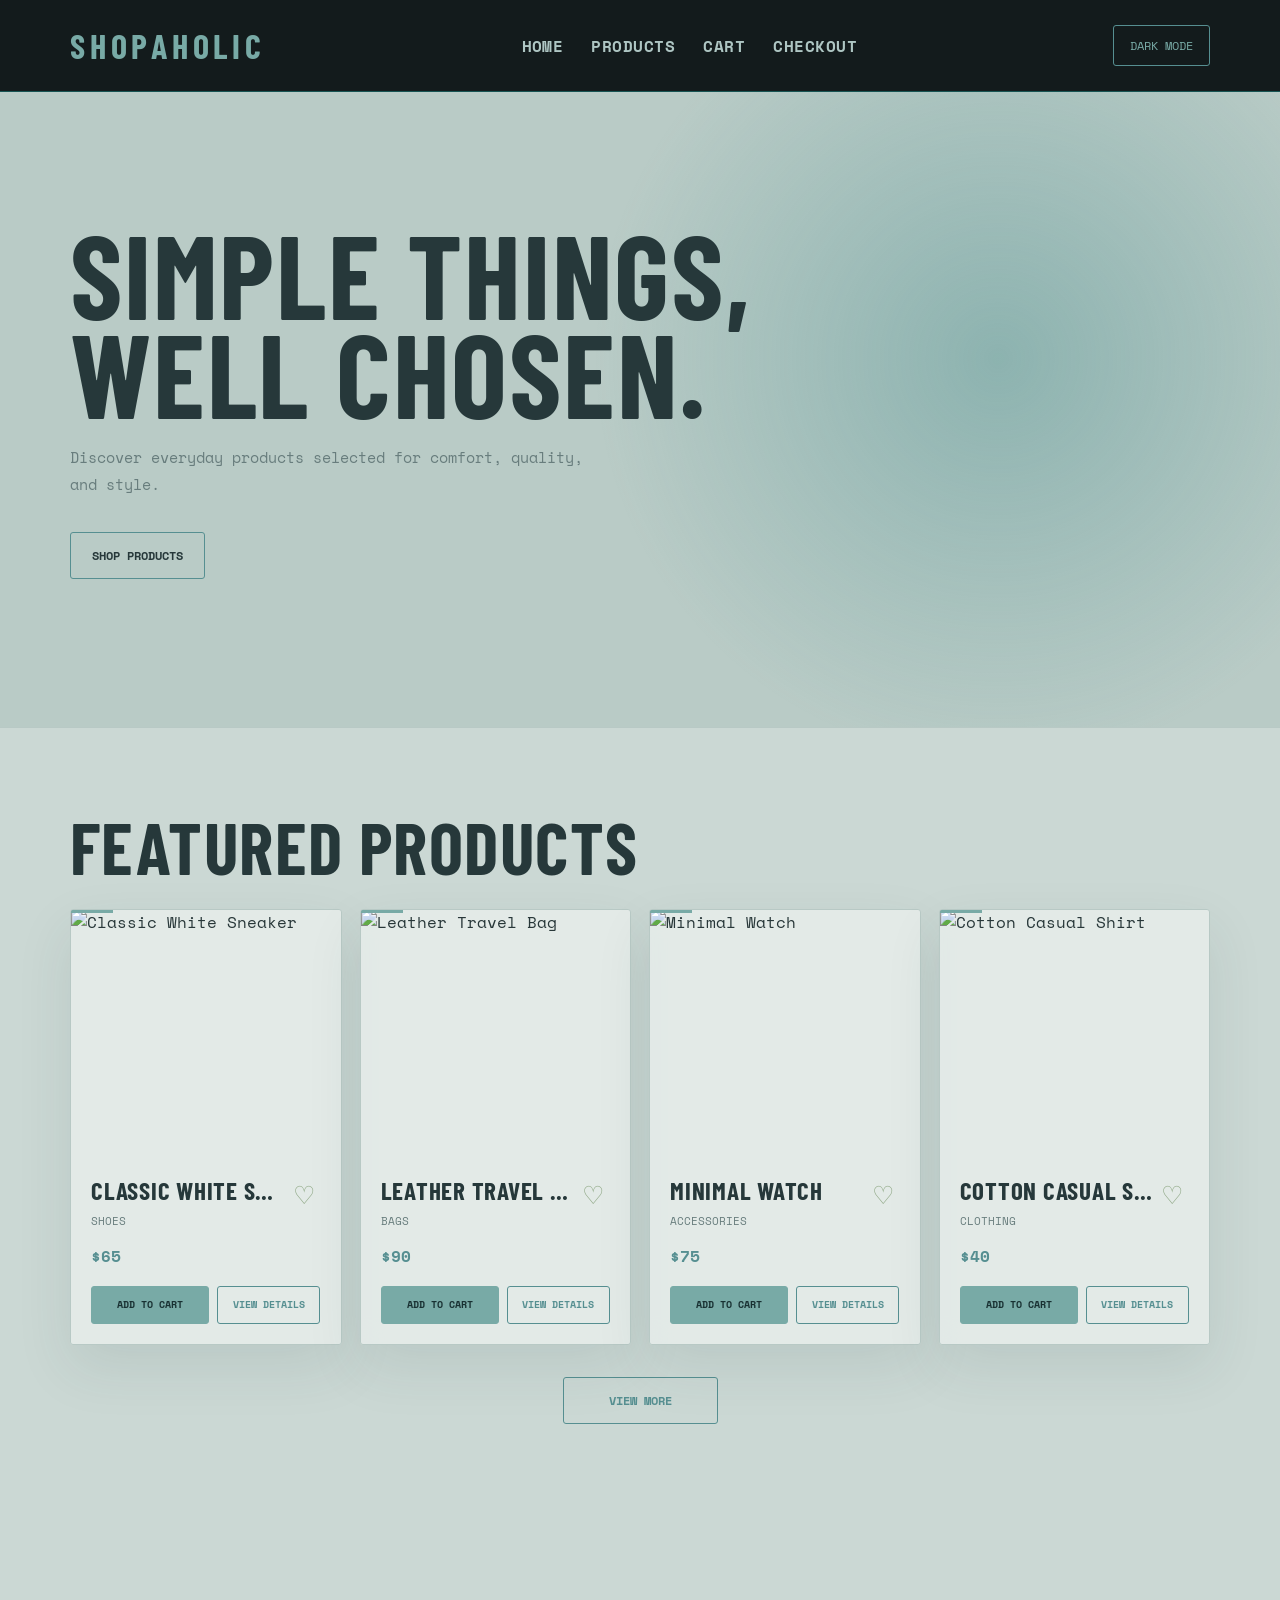
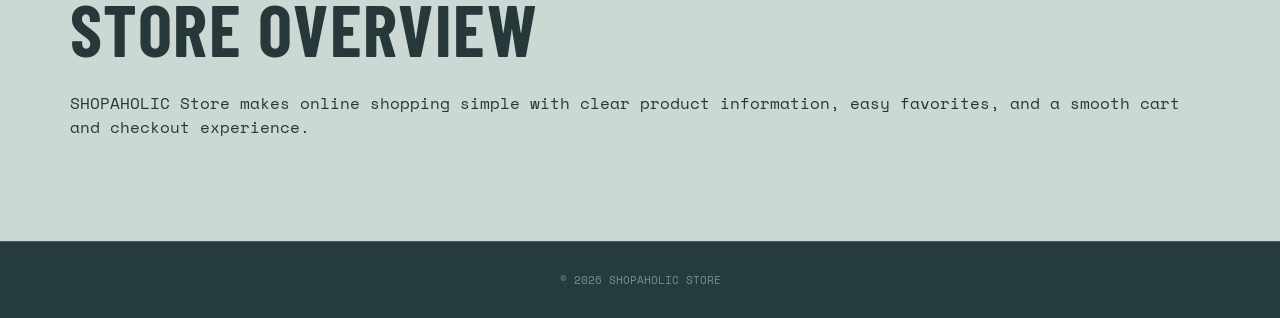
==== index.html @ 1e356129 "initial commit" ====
<!doctype html>
<html lang="en">
  <head>
    <meta charset="UTF-8" />
    <meta name="viewport" content="width=device-width, initial-scale=1.0" />
    <title>Shopaholic Store</title>
    <link rel="stylesheet" href="css/style.css" />
  </head>
  <body>
    <header class="header">
      <div class="container nav">
        <a class="logo" href="index.html">SHOPAHOLIC</a>
        <nav class="nav-links">
          <a href="index.html">Home</a><a href="products.html">Products</a
          ><a href="cart.html">Cart</a><a href="checkout.html">Checkout</a>
            
        </nav>
        <button id="theme-toggle" class="theme-toggle" type="button">Dark mode</button>
      </div>
    </header>
    <main>
      <section class="hero">
        <div class="container">
          <h1>Simple things, well chosen.</h1>
          <p>
            Discover everyday products selected for comfort, quality, and style.
          </p>
          <a class="button button-light" href="products.html">Shop Products</a>
        </div>
      </section>
      <section class="section">
        <div class="container">
          <h2 class="section-title">Featured Products</h2>
          <div id="featured-products" class="products-grid"></div>
          <div class="view-more-wrap">
            <a class="button view-more-button" href="products.html">View More</a>
          </div>
        </div>
      </section>
      <section class="section">
        <div class="container">
          <h2 class="section-title">Store Overview</h2>
          <p>
            SHOPAHOLIC Store makes online shopping simple with clear product
            information, easy favorites, and a smooth cart and checkout
            experience.
          </p>
        </div>
      </section>
    </main>
    <footer class="footer">&copy; 2026 SHOPAHOLIC Store</footer>
    <script src="js/script.js"></script>
  </body>
</html>
---- css/style.css ----
@import url("https://fonts.googleapis.com/css2?family=Barlow+Condensed:wght@500;600;700&family=Space+Mono:wght@400;700&display=swap");

:root {
  --bg: #cbd8d4;
  --surface: rgba(231, 238, 235, 0.84);
  --surface-solid: #e4ebe8;
  --surface-muted: #b9cbc6;
  --text: #26383a;
  --muted: #687d7d;
  --line: #b8c9c5;
  --accent: #568f91;
  --accent-bright: #78aaa6;
  --accent-contrast: #183032;
  --secondary: #91a987;
  --header: #263b3d;
  --shadow: 0 22px 55px rgba(38, 64, 64, 0.1);
  --grid: rgba(73, 117, 117, 0.07);
  --hero-glow: rgba(68, 139, 139, 0.38);
}

:root[data-theme="dark"] {
  --bg: #081315;
  --surface: rgba(17, 31, 33, 0.78);
  --surface-solid: #102224;
  --surface-muted: #0d2022;
  --text: #e8f7f2;
  --muted: #8aa8a8;
  --line: #24494a;
  --accent: #24d7d0;
  --accent-bright: #71ffe2;
  --accent-contrast: #031517;
  --secondary: #b7ee4d;
  --header: #040b0d;
  --shadow: 0 22px 55px rgba(0, 0, 0, 0.28);
  --grid: rgba(74, 230, 215, 0.08);
  --hero-glow: rgba(36, 215, 208, 0.2);
}

* {
  box-sizing: border-box;
}
html {
  scroll-behavior: smooth;
}
body {
  display: flex;
  flex-direction: column;
  min-height: 100vh;
  margin: 0;
  color: var(--text);
  background-color: var(--bg);
  font-family: "Space Mono", monospace;
  transition:
    color 200ms ease,
    background-color 200ms ease;
}
main {
  flex: 1;
}
a {
  color: inherit;
  text-decoration: none;
}
img {
  display: block;
  width: 100%;
}
button,
input,
select {
  font: inherit;
}
.container {
  width: min(1140px, calc(100% - 40px));
  margin: auto;
}

.header {
  position: sticky;
  top: 0;
  z-index: 10;
  padding: 25px 0;
  color: #e8f7f2;
  background: rgba(4, 11, 13, 0.92);
  border-bottom: 1px solid rgba(36, 215, 208, 0.3);
  backdrop-filter: blur(16px);
}
.nav {
  display: flex;
  align-items: center;
  justify-content: space-between;
  gap: 24px;
}
.logo {
  color: var(--accent-bright);
  font-family: "Barlow Condensed", sans-serif;
  font-size: 34px;
  font-weight: 700;
  letter-spacing: 0.14em;
}
.nav-links {
  display: flex;
  align-items: center;
  gap: 28px;
  flex-wrap: wrap;
  font-size: 16px;
  letter-spacing: 0.03em;
  font-weight: 800;
  text-transform: uppercase;
}
.nav-links a {
  color: #aec6c3;
  transition: color 180ms ease;
}
.nav-links a:hover {
  color: var(--accent-bright);
}
.theme-toggle {
  padding: 11px 16px;
  color: var(--accent-bright);
  background: transparent;
  border: 1px solid var(--accent);
  border-radius: 3px;
  cursor: pointer;
  font-size: 12px;
  text-transform: uppercase;
}
.theme-toggle:hover {
  color: var(--accent-contrast);
  background: var(--accent-bright);
}

.hero {
  position: relative;
  overflow: hidden;
  padding: 132px 0 148px;
  background: radial-gradient(circle at 78% 42%, var(--hero-glow), transparent 38%), var(--surface-muted);
  border-bottom: 1px solid var(--line);
}
.hero .container {
  position: relative;
  z-index: 1;
}
.hero h1,
.section-title {
  font-family: "Barlow Condensed", sans-serif;
  text-transform: uppercase;
}
.hero h1 {
  max-width: 760px;
  margin: 0 0 22px;
  font-size: clamp(58px, 10vw, 118px);
  line-height: 0.84;
  letter-spacing: 0.015em;
}
.hero p {
  max-width: 520px;
  margin: 0 0 34px;
  color: var(--muted);
  font-size: 15px;
  line-height: 1.8;
}

.button {
  display: inline-block;
  padding: 14px 21px;
  color: var(--accent-contrast);
  background: var(--accent-bright);
  border: 1px solid var(--accent-bright);
  border-radius: 3px;
  cursor: pointer;
  font-family: "Space Mono", monospace;
  font-size: 12px;
  font-weight: 700;
  text-transform: uppercase;
  transition:
    box-shadow 180ms ease,
    transform 180ms ease;
}
.button:hover {
  box-shadow: 0 0 22px rgba(36, 215, 208, 0.38);
  transform: translateY(-2px);
}
.product-actions {
  display: grid;
  grid-template-columns: 1.15fr 1fr;
  gap: 8px;
  align-items: stretch;
}
.product-actions .button {
  display: flex;
  min-width: 0;
  min-height: 38px;
  align-items: center;
  justify-content: center;
  padding: 8px 5px;
  font-size: 10px;
  text-align: center;
  line-height: 1.2;
}
.button-outline {
  color: var(--accent);
  background: transparent;
  border-color: var(--accent);
}
.button-outline:hover {
  color: var(--accent-contrast);
  background: var(--accent-bright);
}
.button-light {
  color: var(--text);
  background: transparent;
  border-color: var(--accent);
}
.section {
  padding: 86px 0;
}
.section-title {
  margin: 0 0 30px;
  font-size: clamp(42px, 7vw, 72px);
  line-height: 0.9;
  letter-spacing: 0.02em;
}

.products-grid {
  display: grid;
  grid-template-columns: repeat(auto-fit, minmax(220px, 1fr));
  gap: 18px;
}
#product-list {
  grid-template-columns: repeat(4, minmax(0, 1fr));
}
.view-more-wrap {
  display: flex;
  justify-content: center;
  margin-top: 32px;
}
.view-more-button {
  min-width: 155px;
  color: var(--accent);
  background: transparent;
  border-color: var(--accent);
  text-align: center;
}
.view-more-button:hover {
  color: var(--accent-contrast);
  background: var(--accent-bright);
}
.product-card {
  position: relative;
  overflow: hidden;
  background: var(--surface);
  border: 1px solid var(--line);
  border-radius: 3px;
  box-shadow: var(--shadow);
  backdrop-filter: blur(12px);
}
.product-card::before {
  position: absolute;
  top: 0;
  left: 0;
  width: 42px;
  height: 3px;
  background: var(--accent-bright);
  content: "";
  z-index: 1;
}
.product-card img {
  height: 245px;
  object-fit: cover;
  filter: saturate(0.85);
  transition:
    transform 300ms ease,
    filter 300ms ease;
}
.product-card:hover img {
  filter: saturate(1.2);
  transform: scale(1.04);
}
.product-info {
  padding: 20px;
}
.product-info h3 {
  margin: 0 0 8px;
  font-family: "Barlow Condensed", sans-serif;
  font-size: 25px;
  letter-spacing: 0.03em;
  text-transform: uppercase;
  white-space: nowrap;
  overflow: hidden;
  text-overflow: ellipsis;
}
.product-info p:not(.price) {
  margin: 0;
  color: var(--muted);
  font-size: 11px;
  text-transform: uppercase;
}
.price {
  margin: 15px 0 18px;
  color: var(--accent);
  font-weight: 700;
}
.favorite-button {
  float: right;
  border: 0;
  color: var(--secondary);
  background: transparent;
  font-size: 25px;
  cursor: pointer;
}

.filters,
.summary,
.form-box,
.order {
  padding: 25px;
  background: var(--surface);
  border: 1px solid var(--line);
  border-radius: 3px;
  box-shadow: var(--shadow);
  backdrop-filter: blur(12px);
}
.filters {
  display: flex;
  gap: 12px;
  margin-bottom: 28px;
  flex-wrap: wrap;
}
input,
select {
  min-height: 45px;
  padding: 10px 13px;
  color: var(--text);
  background: var(--surface-solid);
  border: 1px solid var(--line);
  border-radius: 2px;
  outline: none;
}
input::placeholder {
  color: var(--muted);
}
input:focus,
select:focus {
  border-color: var(--accent);
  box-shadow: 0 0 0 3px rgba(36, 215, 208, 0.14);
}
.filters input {
  flex: 1 1 240px;
}
.cart-layout,
.checkout-layout,
.details-layout {
  display: grid;
  grid-template-columns: 2fr 1fr;
  gap: 24px;
}
.details-layout {
  grid-template-columns: 1fr 1fr;
  margin-top: 26px;
}
.cart-item {
  display: grid;
  grid-template-columns: 90px 1fr auto;
  gap: 16px;
  align-items: center;
  padding: 14px 0;
  border-bottom: 1px solid var(--line);
}
.cart-item img {
  height: 90px;
  object-fit: cover;
  border-radius: 2px;
}
.quantity {
  width: 75px;
}
.form-group {
  margin-bottom: 17px;
}
.form-group label {
  display: block;
  margin-bottom: 8px;
  color: var(--muted);
  font-size: 11px;
  text-transform: uppercase;
}
.form-group input {
  width: 100%;
}
.footer {
  padding: 30px 0;
  color: #74918f;
  background: var(--header);
  border-top: 1px solid rgba(36, 215, 208, 0.3);
  text-align: center;
  font-size: 11px;
  text-transform: uppercase;
}
.empty {
  padding: 30px;
  color: var(--muted);
  background: var(--surface);
  border: 1px dashed var(--line);
  border-radius: 3px;
  text-align: center;
}

@media (max-width: 700px) {
  .container {
    width: min(100% - 28px, 1140px);
  }
  .nav,
  .cart-layout,
  .checkout-layout,
  .details-layout {
    display: grid;
    grid-template-columns: 1fr;
  }
  .nav {
    gap: 15px;
  }
  .nav-links {
    gap: 13px;
  }
  .hero {
    padding: 88px 0 110px;
  }
  .cart-item {
    grid-template-columns: 68px 1fr auto;
    gap: 10px;
  }
  .cart-item img {
    height: 68px;
  }
  .product-actions {
    grid-template-columns: 1fr;
  }
  #product-list {
    grid-template-columns: repeat(2, minmax(0, 1fr));
  }
}
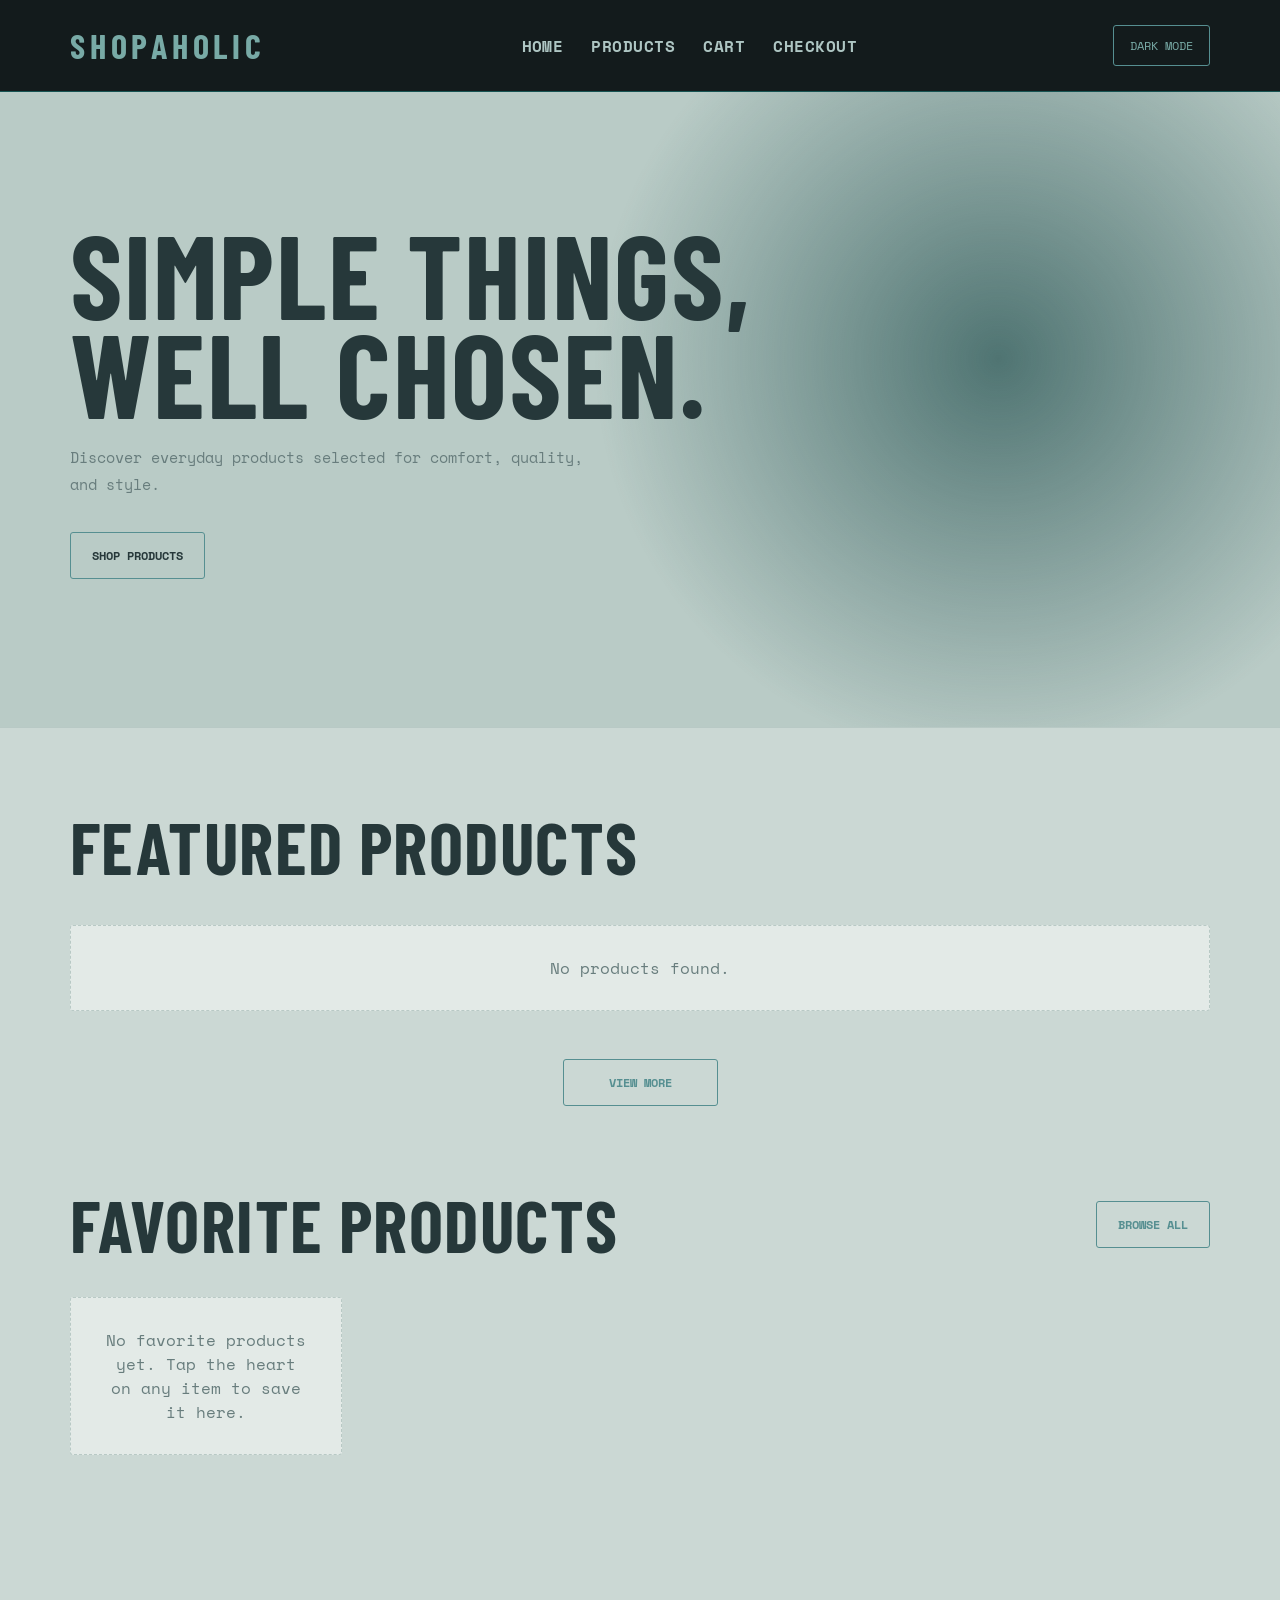
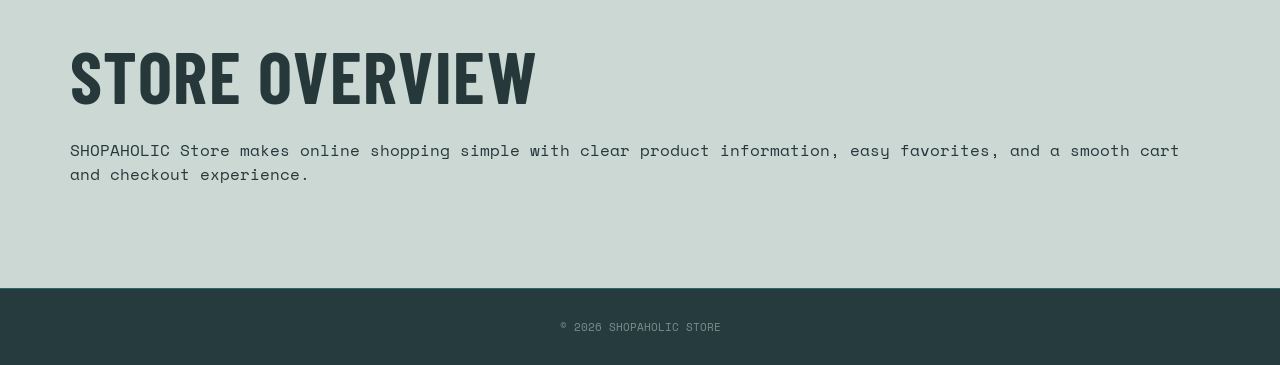
==== commit ae07091a: "first working prototype" ====
--- a/index.html
+++ b/index.html
@@ -12,7 +12,7 @@
         <a class="logo" href="index.html">SHOPAHOLIC</a>
         <nav class="nav-links">
           <a href="index.html">Home</a><a href="products.html">Products</a
-          ><a href="cart.html">Cart</a><a href="checkout.html">Checkout</a>
+          ><a href="cart.html" class="cart-link">Cart <span data-cart-count hidden></span></a><a href="checkout.html">Checkout</a>
             
         </nav>
         <button id="theme-toggle" class="theme-toggle" type="button">Dark mode</button>
@@ -37,6 +37,15 @@
           </div>
         </div>
       </section>
+      <section class="section favorites-section">
+        <div class="container">
+          <div class="section-header">
+            <h2 class="section-title">Favorite Products</h2>
+            <a class="button button-outline" href="products.html">Browse All</a>
+          </div>
+          <div id="favorite-products" class="products-grid"></div>
+        </div>
+      </section>
       <section class="section">
         <div class="container">
           <h2 class="section-title">Store Overview</h2>
@@ -49,6 +58,9 @@
       </section>
     </main>
     <footer class="footer">&copy; 2026 SHOPAHOLIC Store</footer>
+    <script src="js/storage.js"></script>
+    <script src="js/api.js"></script>
+    <script src="js/ui.js"></script>
     <script src="js/script.js"></script>
   </body>
 </html>
--- a/css/style.css
+++ b/css/style.css
@@ -15,7 +15,7 @@
   --header: #263b3d;
   --shadow: 0 22px 55px rgba(38, 64, 64, 0.1);
   --grid: rgba(73, 117, 117, 0.07);
-  --hero-glow: rgba(68, 139, 139, 0.38);
+  --hero-glow: rgba(10, 59, 59, 0.603);
 }
 
 :root[data-theme="dark"] {
@@ -115,6 +115,21 @@
 .nav-links a:hover {
   color: var(--accent-bright);
 }
+.cart-link {
+  display: inline-flex;
+  align-items: center;
+  gap: 7px;
+}
+.cart-link [data-cart-count] {
+  min-width: 21px;
+  padding: 3px 5px;
+  color: var(--accent-contrast);
+  background: var(--accent-bright);
+  border-radius: 50%;
+  font-size: 11px;
+  line-height: 1.2;
+  text-align: center;
+}
 .theme-toggle {
   padding: 11px 16px;
   color: var(--accent-bright);
@@ -212,6 +227,28 @@
   background: transparent;
   border-color: var(--accent);
 }
+.loading-state {
+  display: flex;
+  min-height: 150px;
+  align-items: center;
+  justify-content: center;
+  gap: 12px;
+  color: var(--muted);
+  font-size: 13px;
+}
+.loading-spinner {
+  width: 22px;
+  height: 22px;
+  border: 3px solid var(--line);
+  border-top-color: var(--accent-bright);
+  border-radius: 50%;
+  animation: loading-spin 800ms linear infinite;
+}
+@keyframes loading-spin {
+  to {
+    transform: rotate(360deg);
+  }
+}
 .section {
   padding: 86px 0;
 }
@@ -222,6 +259,22 @@
   letter-spacing: 0.02em;
 }
 
+.section-header {
+  display: flex;
+  align-items: center;
+  justify-content: space-between;
+  gap: 16px;
+  margin-bottom: 24px;
+}
+
+.favorites-section {
+  padding-top: 0;
+}
+
+.favorites-section .section-title {
+  margin-bottom: 0;
+}
+
 .products-grid {
   display: grid;
   grid-template-columns: repeat(auto-fit, minmax(220px, 1fr));
@@ -229,6 +282,42 @@
 }
 #product-list {
   grid-template-columns: repeat(4, minmax(0, 1fr));
+}
+#favorite-products {
+  grid-template-columns: repeat(4, minmax(0, 1fr));
+}
+.pagination {
+  display: flex;
+  justify-content: center;
+  gap: 8px;
+  margin-top: 32px;
+}
+.pagination-button {
+  min-width: 42px;
+  min-height: 42px;
+  padding: 8px 12px;
+  color: var(--accent);
+  background: transparent;
+  border: 1px solid var(--accent);
+  border-radius: 3px;
+  cursor: pointer;
+}
+.pagination-button:hover,
+.pagination-button.active {
+  color: var(--accent-contrast);
+  background: var(--accent-bright);
+}
+.pagination-button:disabled {
+  cursor: not-allowed;
+  opacity: 0.45;
+}
+.pagination-ellipsis {
+  display: flex;
+  min-width: 42px;
+  min-height: 42px;
+  align-items: center;
+  justify-content: center;
+  color: var(--muted);
 }
 .view-more-wrap {
   display: flex;
@@ -259,7 +348,7 @@
   position: absolute;
   top: 0;
   left: 0;
-  width: 42px;
+  width: 100%;
   height: 3px;
   background: var(--accent-bright);
   content: "";
@@ -273,6 +362,15 @@
     transform 300ms ease,
     filter 300ms ease;
 }
+.details-image-card {
+  display: flex;
+  height: 100%;
+}
+.details-image-card img {
+  height: 100%;
+  min-height: 420px;
+  object-fit: contain;
+}
 .product-card:hover img {
   filter: saturate(1.2);
   transform: scale(1.04);
@@ -308,6 +406,32 @@
   background: transparent;
   font-size: 25px;
   cursor: pointer;
+}
+
+.cart-toast {
+  position: fixed;
+  right: 24px;
+  bottom: 24px;
+  z-index: 20;
+  max-width: min(360px, calc(100% - 32px));
+  padding: 15px 18px;
+  color: var(--accent-contrast);
+  background: var(--accent-bright);
+  border: 1px solid var(--accent);
+  border-radius: 3px;
+  box-shadow: var(--shadow);
+  font-size: 12px;
+  font-weight: 700;
+  opacity: 0;
+  transform: translateY(12px);
+  transition:
+    opacity 220ms ease,
+    transform 220ms ease;
+}
+
+.cart-toast.visible {
+  opacity: 1;
+  transform: translateY(0);
 }
 
 .filters,
@@ -321,6 +445,10 @@
   box-shadow: var(--shadow);
   backdrop-filter: blur(12px);
 }
+.order{
+  height: 30rem;
+  overflow-y: scroll;
+}
 .filters {
   display: flex;
   gap: 12px;
@@ -358,12 +486,15 @@
 .details-layout {
   grid-template-columns: 1fr 1fr;
   margin-top: 26px;
+  height: 25rem;
+  margin-bottom: 10rem;
 }
 .cart-item {
   display: grid;
   grid-template-columns: 90px 1fr auto;
   gap: 16px;
   align-items: center;
+  min-height: 118px;
   padding: 14px 0;
   border-bottom: 1px solid var(--line);
 }
@@ -371,6 +502,33 @@
   height: 90px;
   object-fit: cover;
   border-radius: 2px;
+}
+.cart-item-actions {
+  display: flex;
+  align-self: end;
+  align-items: flex-end;
+  flex-direction: column;
+  gap: 8px;
+  transform: translateY(-6px);
+}
+.remove-button {
+  margin-top: 25px;
+  padding: 7px 10px;
+  color: var(--muted);
+  background: transparent;
+  border: 1px solid var(--line);
+  border-radius: 2px;
+  cursor: pointer;
+  font-size: 11px;
+  text-transform: uppercase;
+  transition: all 0.3s ease-in-out;
+  font-weight: bold;
+  letter-spacing: 0.04em;
+}
+.remove-button:hover {
+  color: var(--accent-contrast);
+  background: var(--accent-bright);
+  border-color: var(--accent-bright);
 }
 .quantity {
   width: 75px;
@@ -429,14 +587,21 @@
   .cart-item {
     grid-template-columns: 68px 1fr auto;
     gap: 10px;
+    min-height: 110px;
   }
   .cart-item img {
     height: 68px;
   }
+  .cart-item .remove-button {
+    align-self: flex-end;
+  }
   .product-actions {
     grid-template-columns: 1fr;
   }
   #product-list {
     grid-template-columns: repeat(2, minmax(0, 1fr));
   }
-}
+  #favorite-products {
+    grid-template-columns: repeat(2, minmax(0, 1fr));
+  }
+}
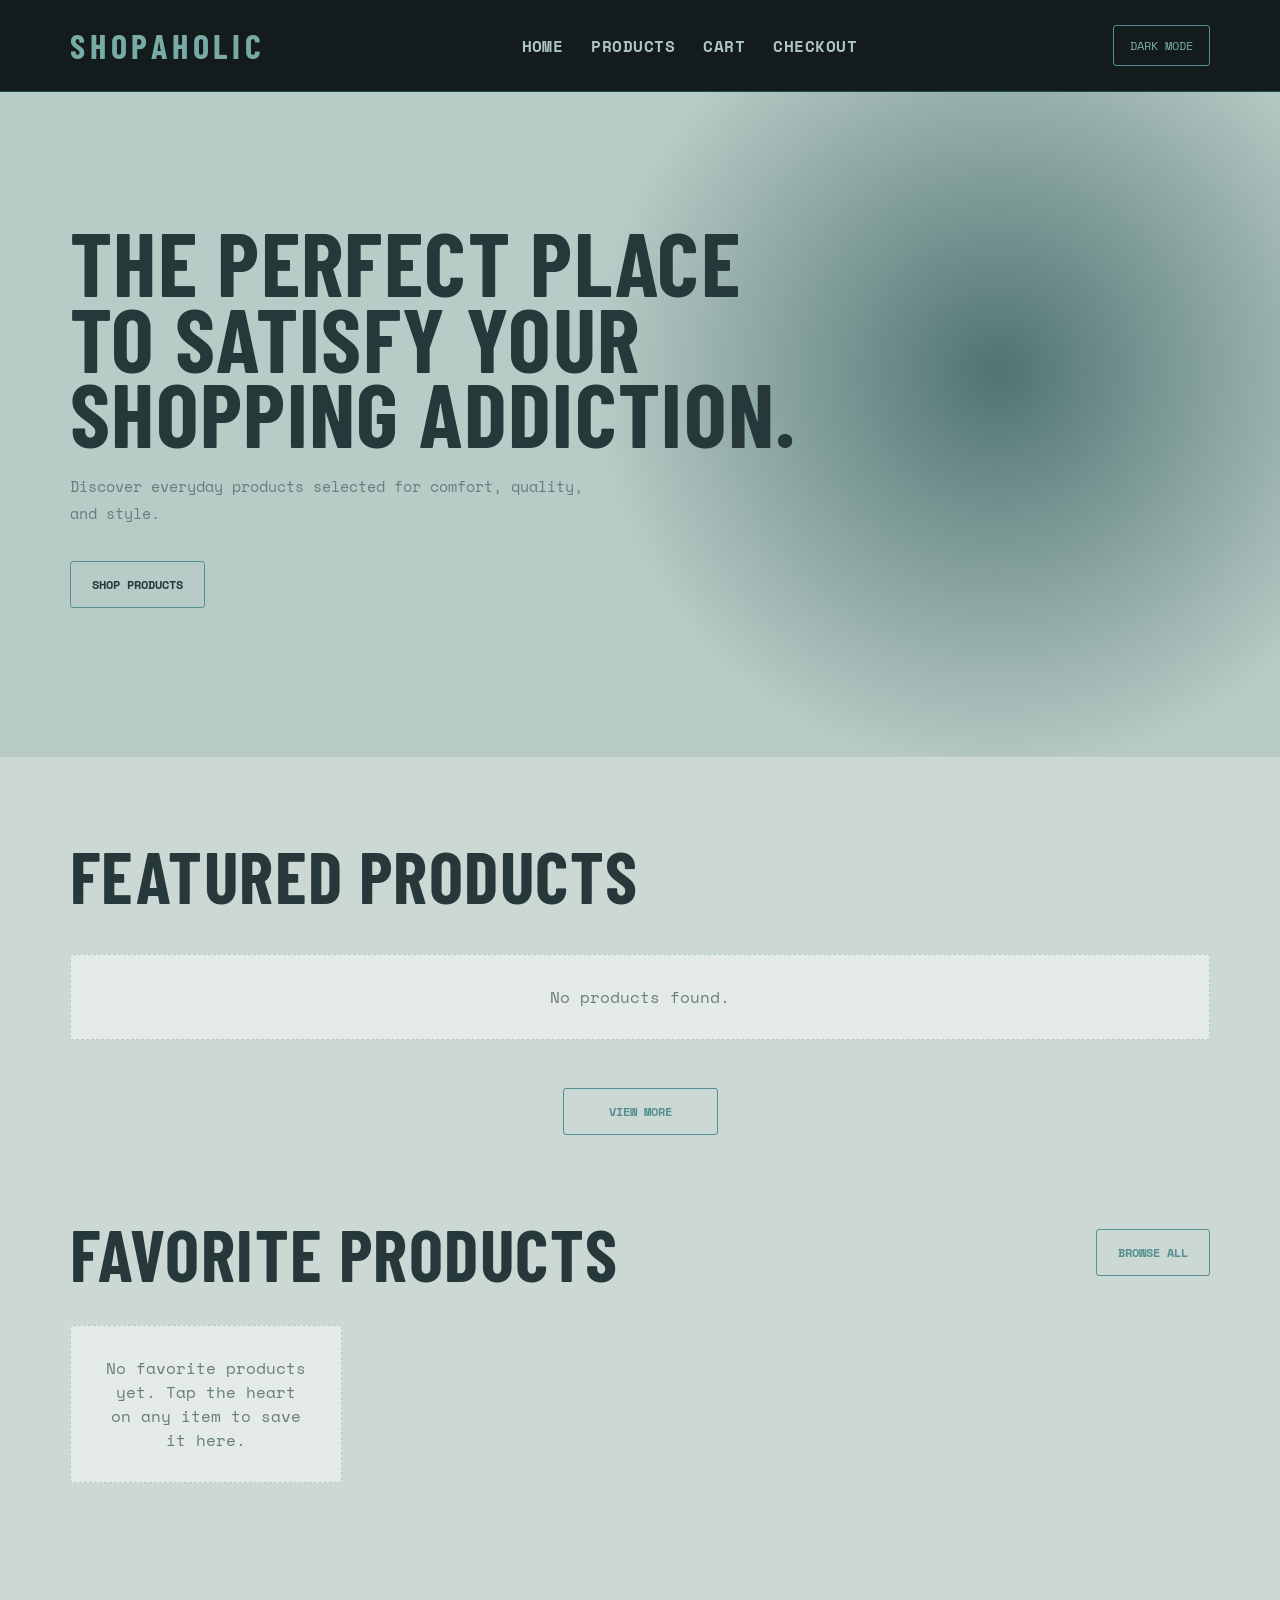
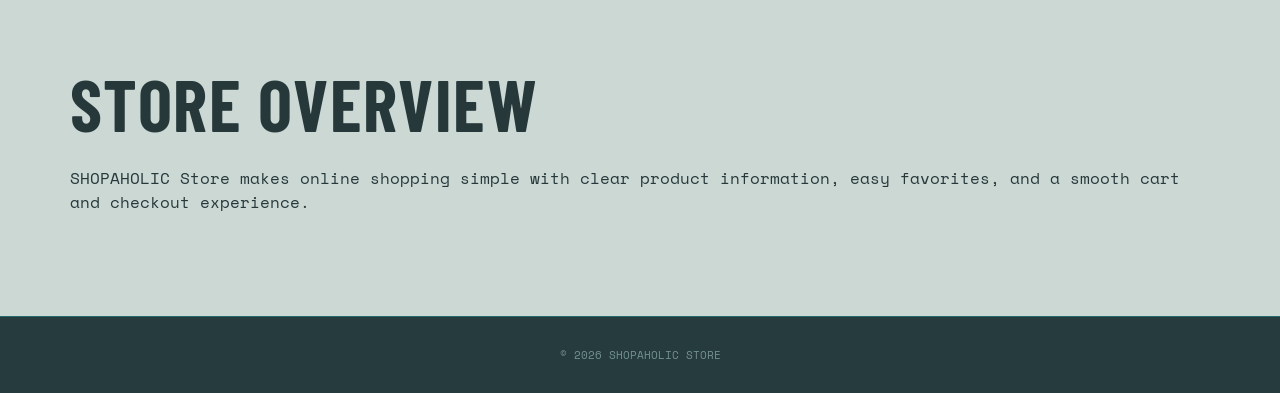
==== commit 7b2e0365: "responsive style and media for tablets and mobiles" ====
--- a/index.html
+++ b/index.html
@@ -21,7 +21,7 @@
     <main>
       <section class="hero">
         <div class="container">
-          <h1>Simple things, well chosen.</h1>
+          <h1>The Perfect Place To Satisfy Your Shopping Addiction.</h1>
           <p>
             Discover everyday products selected for comfort, quality, and style.
           </p>
--- a/css/style.css
+++ b/css/style.css
@@ -164,7 +164,7 @@
 .hero h1 {
   max-width: 760px;
   margin: 0 0 22px;
-  font-size: clamp(58px, 10vw, 118px);
+  font-size: clamp(58px, 10vw, 90px);
   line-height: 0.84;
   letter-spacing: 0.015em;
 }
@@ -398,6 +398,19 @@
   margin: 15px 0 18px;
   color: var(--accent);
   font-weight: 700;
+}
+.product-details-meta {
+  display: grid;
+  gap: 8px;
+  margin-top: 18px;
+  color: var(--muted);
+  font-size: 12px;
+}
+.product-details-meta p {
+  margin: 0;
+}
+.product-rating span {
+  color: var(--secondary);
 }
 .favorite-button {
   float: right;
@@ -486,8 +499,51 @@
 .details-layout {
   grid-template-columns: 1fr 1fr;
   margin-top: 26px;
-  height: 25rem;
-  margin-bottom: 10rem;
+  min-height: 25rem;
+  margin-bottom: 5rem;
+}
+.reviews-section {
+  margin-top: 30px;
+}
+.reviews-list {
+  display: grid;
+  gap: 14px;
+}
+.review-item {
+  padding: 20px;
+  background: var(--surface);
+  border: 1px solid var(--line);
+  border-radius: 3px;
+  box-shadow: var(--shadow);
+}
+.review-header {
+  display: flex;
+  align-items: center;
+  justify-content: space-between;
+  gap: 16px;
+}
+.review-header h3 {
+  margin: 0;
+  font-family: "Barlow Condensed", sans-serif;
+  font-size: 22px;
+  text-transform: uppercase;
+}
+.review-item p {
+  margin: 14px 0 10px;
+  color: var(--muted);
+  line-height: 1.6;
+}
+.review-item time {
+  color: var(--muted);
+  font-size: 11px;
+}
+.review-rating {
+  color: var(--muted);
+  font-size: 12px;
+  white-space: nowrap;
+}
+.review-rating span {
+  color: var(--secondary);
 }
 .cart-item {
   display: grid;
@@ -564,9 +620,54 @@
   text-align: center;
 }
 
-@media (max-width: 700px) {
+@media (max-width: 768px) {
   .container {
-    width: min(100% - 28px, 1140px);
+    width: min(100% - 36px, 1140px);
+  }
+  .header {
+    padding: 18px 0;
+  }
+  .nav {
+    gap: 16px;
+  }
+  .logo {
+    font-size: 30px;
+  }
+  .nav-links {
+    gap: 14px;
+    font-size: 12px;
+  }
+  .theme-toggle {
+    padding: 9px 11px;
+    font-size: 10px;
+  }
+  .hero {
+    padding: 96px 0 110px;
+  }
+  #product-list,
+  #favorite-products {
+    grid-template-columns: repeat(3, minmax(0, 1fr));
+  }
+  .product-card img {
+    height: 190px;
+  }
+  .product-info {
+    padding: 16px;
+  }
+  .product-info h3 {
+    font-size: 20px;
+  }
+  .product-actions {
+    grid-template-columns: 1fr;
+  }
+  .details-image-card img {
+    min-height: 340px;
+  }
+}
+
+@media (max-width: 426px) {
+  .container {
+    width: min(100% - 24px, 1140px);
   }
   .nav,
   .cart-layout,
@@ -575,33 +676,91 @@
     display: grid;
     grid-template-columns: 1fr;
   }
+  .header {
+    padding: 14px 0;
+  }
   .nav {
-    gap: 15px;
+    gap: 11px;
   }
   .nav-links {
-    gap: 13px;
+    justify-content: center;
+    gap: 8px 11px;
+    font-size: 10px;
+  }
+  .logo {
+    font-size: 24px;
+  }
+  .theme-toggle {
+    justify-self: center;
   }
   .hero {
-    padding: 88px 0 110px;
-  }
-  .cart-item {
-    grid-template-columns: 68px 1fr auto;
-    gap: 10px;
-    min-height: 110px;
-  }
-  .cart-item img {
-    height: 68px;
-  }
-  .cart-item .remove-button {
-    align-self: flex-end;
+    padding: 62px 0 76px;
+  }
+  .hero h1 {
+    font-size: clamp(44px, 15vw, 58px);
+  }
+  .hero p {
+    font-size: 12px;
+  }
+  .section {
+    padding: 44px 0;
+  }
+  .section-title {
+    font-size: clamp(34px, 11vw, 46px);
+  }
+  .section-header {
+    align-items: flex-start;
+    flex-direction: column;
+  }
+  .products-grid,
+  #product-list,
+  #favorite-products {
+    grid-template-columns: 1fr;
+  }
+  .product-card img {
+    height: 190px;
   }
   .product-actions {
     grid-template-columns: 1fr;
   }
-  #product-list {
-    grid-template-columns: repeat(2, minmax(0, 1fr));
-  }
-  #favorite-products {
-    grid-template-columns: repeat(2, minmax(0, 1fr));
-  }
-}
+  .details-layout {
+    min-height: 0;
+    margin-bottom: 3rem;
+  }
+  .details-image-card img {
+    min-height: 220px;
+  }
+  .form-box,
+  .order,
+  .filters {
+    padding: 14px;
+  }
+  .cart-item {
+    grid-template-columns: 48px 1fr;
+    gap: 8px;
+  }
+  .cart-item img {
+    height: 48px;
+  }
+  .cart-item-actions {
+    grid-column: 2;
+    align-items: flex-start;
+    flex-direction: row;
+    justify-content: space-between;
+    transform: none;
+  }
+  .cart-item .remove-button {
+    margin-top: 0;
+  }
+  .review-header {
+    align-items: flex-start;
+    flex-direction: column;
+    gap: 8px;
+  }
+  .review-item {
+    padding: 14px;
+  }
+  .pagination {
+    flex-wrap: wrap;
+  }
+}
